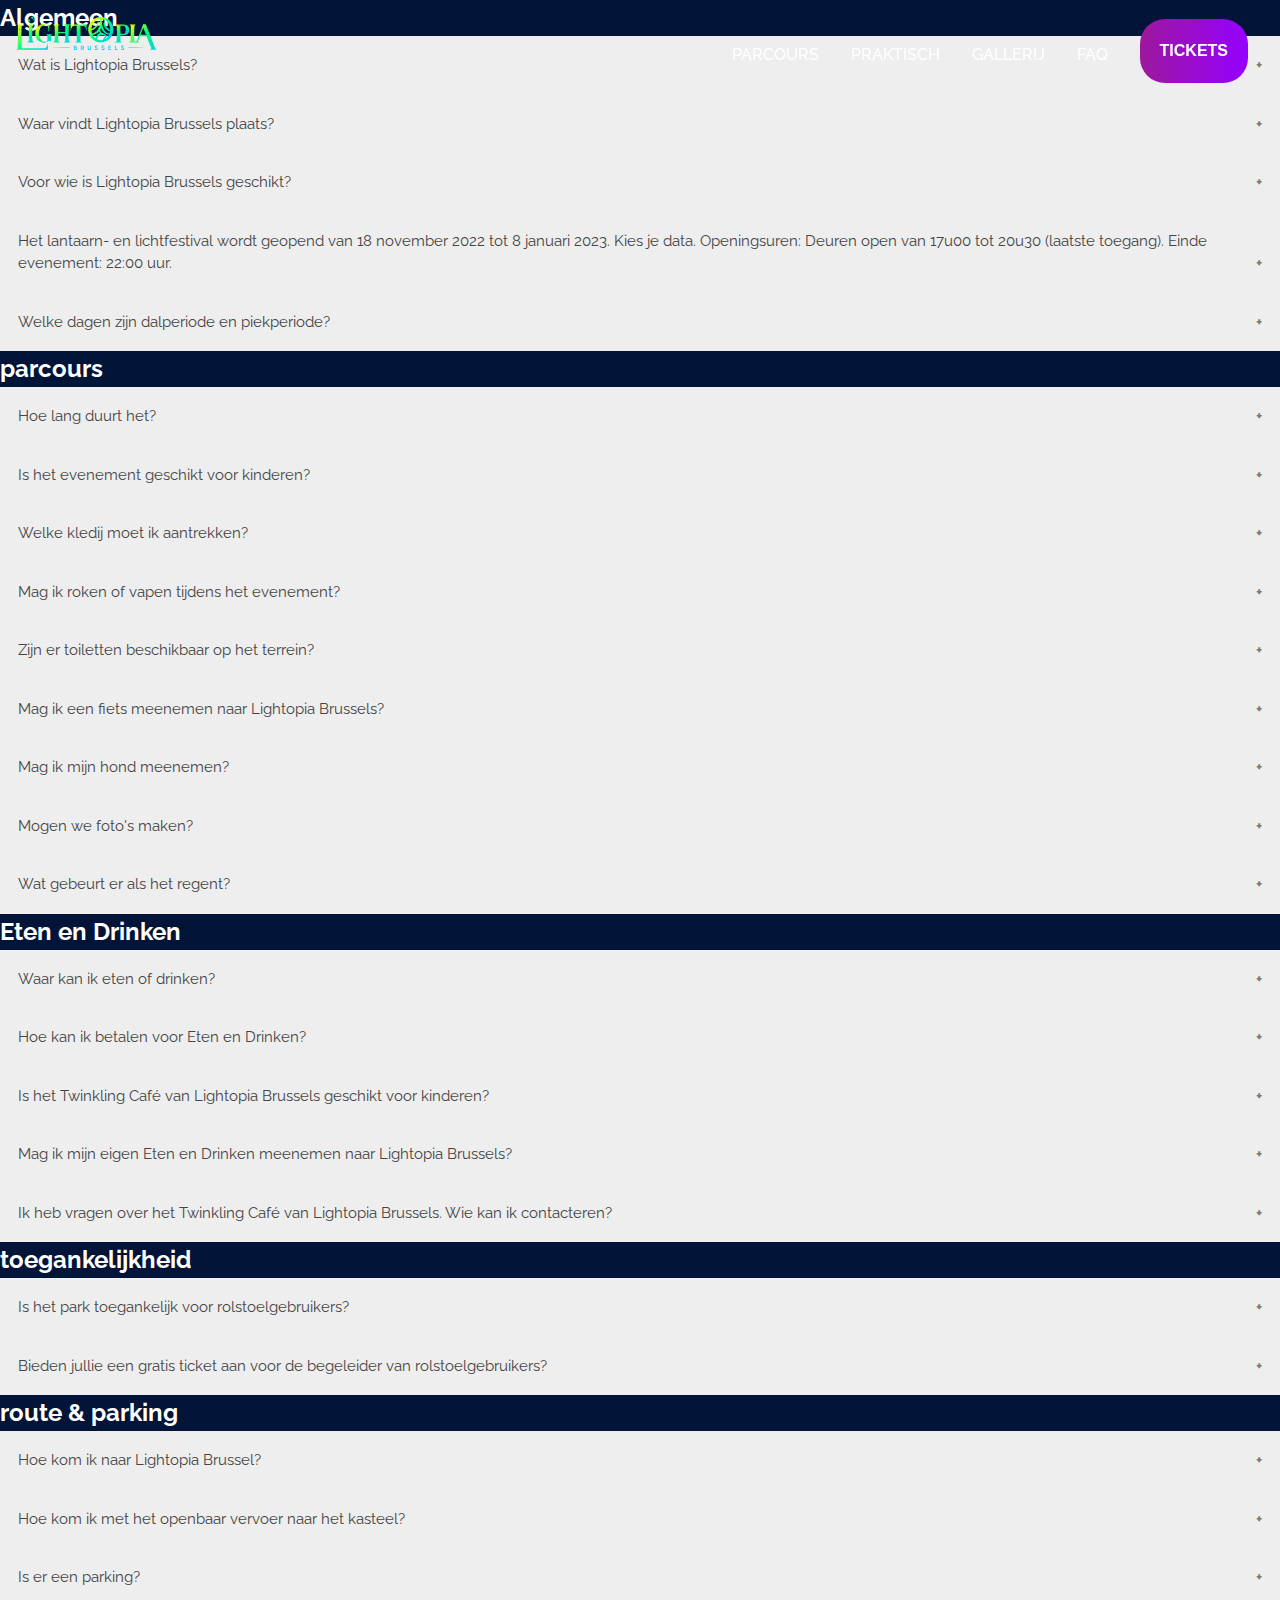
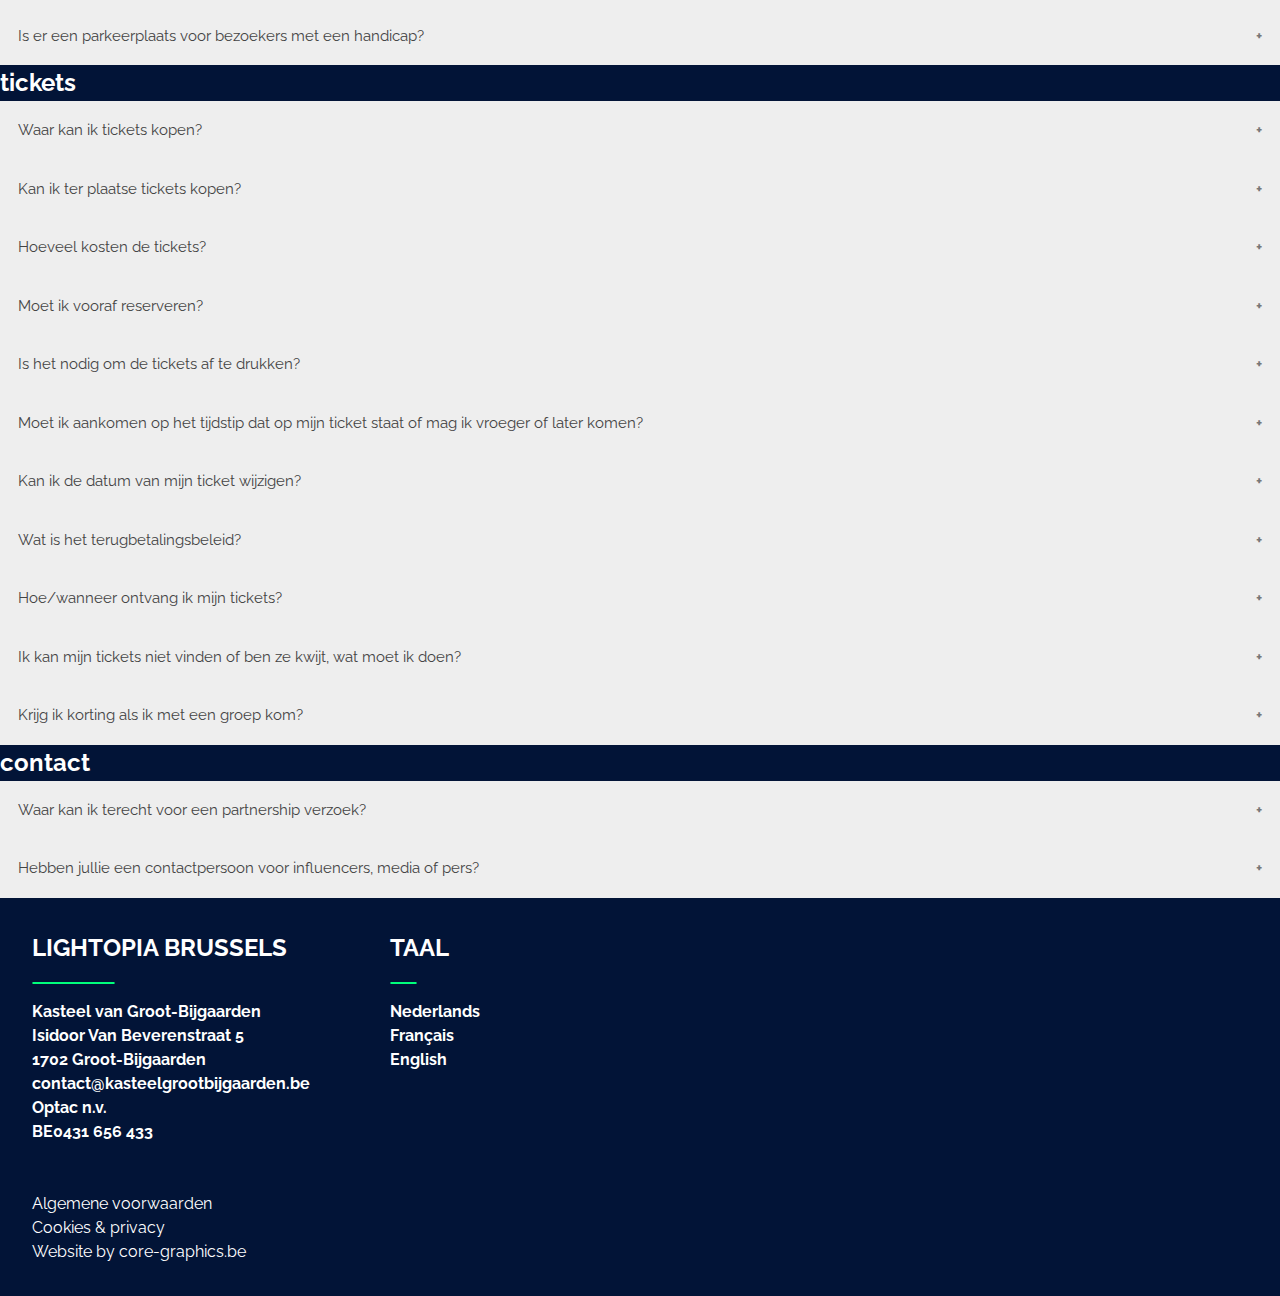
==== faq.html @ 2572c5ae "generate faq loop add on" ====
<!DOCTYPE html>
<html lang="en">
<head>
    <meta charset="UTF-8">
    <meta http-equiv="X-UA-Compatible" content="IE=edge">
    <meta name="viewport" content="width=device-width, initial-scale=1.0">
    <title>Lightopia</title>
    <link rel="stylesheet" href="./static/css/reset.css">
    <link rel="stylesheet" href="./static/css/main.css">

    <link rel="preconnect" href="https://fonts.googleapis.com">
<link rel="preconnect" href="https://fonts.gstatic.com" crossorigin>
<link href="https://fonts.googleapis.com/css2?family=Raleway:wght@500;600;700;800&display=swap" rel="stylesheet">
</head>
<body>
    <div>
        <nav id="navbar">
            <a href="index.html">
                <img src="./static/img/logo.svg" alt="">
            </a>
            <ul>
                <li><a href="parcours.html">Parcours</a></li>
                <li><a href="praktisch.html">Praktisch</a></li>
                <li><a href="galerij.html">Gallerij</a></li>
                <li><a href="faq.html">FAQ</a></li>
                <li><a href="" class="ticket"><span>Tickets</span></a></li>
            </ul>
        </nav>

        <script src="./static/js/nav.js"></script>
        
    </div>
    <main>
        <div class="faqs" id="list">

        </div>
        <script src="./data/faq.js"></script>
        <script src="./static/js/generateFaq.js"></script>
        <script src="./static/js/generateAccordion.js"></script>
    </main>
    <footer>
        <div class="footer-text">
            <div>
                <h2>LIGHTOPIA BRUSSELS</h2>
                <div class="smallLine-foot"></div>
                <div class="footer-contact">
                    <p>
                        Kasteel van Groot-Bijgaarden
                    </p>
                    <p>
                        Isidoor Van Beverenstraat 5
                    </p>
                        <p>
                            1702 Groot-Bijgaarden
                        </p>
                    <p>
                        contact@kasteelgrootbijgaarden.be
                    </p>
                    <p>
                        Optac n.v.
                    </p>
                    <p>
                        BE0431 656 433
                    </p>
                </div>
                <figure>
                    <img src="../app/static/img/logos/facebook (1).png" alt="">
                    <img src="../app/static/img/logos/instagram (1).png" alt="">
                    <img src="../app/static/img/logos/youtube (1).png" alt="">
                </figure>
                <div class="footer-links">
                    <p>
                        <a href="">Algemene voorwaarden</a>
                    </p>
                    <p>
                        <a href="">Cookies & privacy</a>
                    </p>
                    <p>
                        <a href="">Website by core-graphics.be</a>
                    </p>
                </div>
            </div>
            <div>
                <h2>TAAL</h2>
            <div class="smallLine-foot"></div>
            <div class="footer-links lang">
                <p><a href="">Nederlands</a></p>
            <p><a href="">Français</a></p>
            <p><a href="">English</a></p>
            </div>
            </div>
        </div>
        <div class="footer-logo">
            <img src="../app/static/img/logo.svg" alt="">
        </div>
    </footer>
</body>
</html>
---- static/css/main.css ----
/*
font-family: 'Raleway', sans-serif;
*/
body {
    line-height: 1.5;
    font-family: "Raleway", sans-serif;
    background-color: #021437;
    color: white;
}

@font-face {
    font-family: ITC-bold;
    src: url("../fonts/ITC\ Avant\ Garde\ Gothic\ Std\ Bold.otf");
}
@font-face {
    font-family: ITC-medium;
    src: url("../fonts/ITC\ Avant\ Garde\ Gothic\ Std\ Medium.otf");
}

nav {
    width: 100%;
    display: flex;
    justify-content: space-between;
    padding: 1rem;
    position: absolute;
    top: 0;
    z-index: 2;
    position: fixed;
}
nav ul {
    display: flex;
    list-style-type: none;
    color: white;
    align-items: center;
    width: 100%;
    justify-content: end;
}

nav img {
    width: 10rem;
}

nav li {
    padding: 0.2rem 1rem;
}

nav li a {
    color: white;
    text-decoration: none;
    font-weight: 500;
    text-transform: uppercase;
    transition: 0.2s ease-in-out;
}

nav li a:hover {
    color: rgb(0, 255, 123);
}

.video-header {
    z-index: 0;
    width: 100%;
    overflow: hidden;
    position: absolute;
    top: 0;
    left: 0;
}

header {
    height: 100vh;
    width: 100%;
    color: white;
}

#video-bg {
    width: 100%;
    height: 100vh;
    object-fit: cover;
}

.ticket {
    display: inline-block;
    color: white;
    text-decoration: none;
    padding: 20px 20px;
    border-radius: 25px;
    position: relative;
    font-family: Arial, Helvetica, sans-serif;
    background-image: linear-gradient(
        to right,
        rgb(157, 24, 157),
        rgb(149, 0, 255)
    );
    overflow: hidden;
    transition: 0.2s;
    font-weight: 700;
}

.ticket::after {
    content: "";
    position: absolute;
    top: 0;
    left: 0;
    width: 100%;
    height: 100%;
    transition: 0.2s;
    background-image: linear-gradient(
        to right,
        rgb(0, 255, 123),
        rgb(6, 226, 112)
    );
    z-index: 0;
    transform: translateY(-150%);
}

span {
    position: relative;
    z-index: 1;
}

.ticket:hover {
    color: black;
}

.ticket:hover::after {
    transform: translateY(0);
}

.header-content {
    position: absolute;
    background-color: rgba(29, 15, 29, 0.487);
    width: 12rem;
    height: 12rem;
    padding: 1rem;
    bottom: 5rem;
    right: 5rem;
    border-radius: 50%;
    margin: 1rem;
    display: flex;
    justify-content: center;
    align-items: center;
    backdrop-filter: blur(0.3rem);
    text-transform: uppercase;
}

header h3 {
    border-top: dotted rgb(0, 255, 123) 0.1rem;
    border-bottom: dotted rgb(0, 255, 123) 0.1rem;
    font-family: "ITC-bold";
    padding: 1rem;
    text-align: center;
    width: 80%;
    line-height: 1;
}

.scrolled {
    background-color: #021437;
}

main {
    display: block;
}

.default p {
    font-weight: 600;
    font-size: 1.5rem;
    margin-bottom: 5rem;
}

.default {
    text-align: center;
    display: flex;
    justify-content: center;
    align-items: center;
}
.first {
    height: 100vh;
    background-color: #021437;
    position: relative;
    z-index: 0;
    text-align: center;
    overflow: hidden;
    margin: auto;
}
.content-first {
    position: absolute;
    z-index: 1;
    width: 40%;
    margin: auto;
    left: 0;
    right: 0;
    font-family: "ITC-medium";
}

.wind {
    position: absolute;
    height: 80%;
    bottom: 0;
    animation-duration: 10s;
    animation-iteration-count: infinite;
    animation-name: windL;
    overflow: hidden;
}
.leftBranch {
    left: 0;
}
.rightBranch {
    right: 0;
}

@keyframes windL {
    0% {
        transform: rotate(3deg);
    }

    50% {
        transform: rotate(0deg);
    }
    100% {
        transform: rotate(3deg);
    }
}

h1 {
    font-family: "ITC-bold";
}

.smallLine {
    border: 0.1rem solid rgb(0, 255, 123);
    width: 30%;
    margin: auto;
    margin: 1rem auto;
}

.ticketKoop {
    display: inline-block;
    color: white;
    text-decoration: none;
    width: 10rem;
    height: 4rem;
    padding: 20px 20px;
    border-radius: 25px;
    position: relative;
    font-family: Arial, Helvetica, sans-serif;
    background-color: rgb(0, 255, 123);
    overflow: hidden;
    transition: 0.2s;
    font-weight: 700;
    margin: 1rem auto;
    display: flex;
    justify-content: center;
    align-items: center;
}

.ticketKoop:hover {
    width: 10.3rem;
    height: 4.3rem;
    color: black;
}

.spotlight {
    background-image: url(../img/spotlight-01.jpg);
    background-size: cover;
    background-position: center top;
    height: 20rem;
    width: 100%;
    display: block;
}

.second {
    background-image: url(../img/background-02.png);
    background-size: cover;
    text-align: center;
}

.content-second {
    width: 50%;
    margin: 10rem auto;
}

.third {
    background-color: #030a1f;
    height: 100vh;
}

.quotes {
    display: flex;
    flex-wrap: wrap;
    gap: 1rem;
    align-items: center;
    justify-content: center;
    text-align: left;
}

.person {
    width: 45%;
}

.person blockquote p {
    background-color: #17243b;
    border-radius: 1rem;
    padding: 3rem;
    font-size: 1rem;
    margin: 0 0 5px 0;
}

.third-content {
    width: 60%;
    margin: 10rem auto;
}

h4 {
    padding-left: 3rem;
}

/* lightbox start */
.row {
    display: block;
}
.row:after {
    content: "";
    display: table;
    clear: both;
}

.column {
    float: left;
    width: 20%;
    height: 20rem;
}

.column img {
    object-fit: cover;
    width: 100%;
    height: 100%;
}

/* The Modal (background) */
.modal {
    display: none;
    position: fixed;
    z-index: 3;
    padding-top: 100px;
    left: 0;
    top: 0;
    width: 100%;
    height: 100%;
    overflow: auto;
    background-color: rgba(0, 0, 0, 0.612);
}

/* Modal Content */
.modal-content {
    position: relative;
    margin: auto;
    padding: 0;
    height: 40rem;
}

/* The Close Button */
.close {
    color: white;
    position: absolute;
    top: 10px;
    right: 25px;
    font-size: 35px;
    font-weight: bold;
}

.close:hover,
.close:focus {
    color: #999;
    text-decoration: none;
    cursor: pointer;
}

.mySlides {
    display: none;
    height: 40rem;
}

.mySlides img {
    height: 100%;
    margin: auto;
}

.cursor {
    cursor: pointer;
}

/* Next & previous buttons */
.prev,
.next {
    cursor: pointer;
    position: absolute;
    top: 50%;
    width: auto;
    padding: 16px;
    margin-top: -50px;
    color: white;
    font-weight: bold;
    font-size: 20px;
    transition: 0.6s ease;
    border-radius: 0 3px 3px 0;
    user-select: none;
    -webkit-user-select: none;
}

/* Position the "next button" to the right */
.next {
    right: 0;
    border-radius: 3px 0 0 3px;
}

/* On hover, add a black background color with a little bit see-through */
.prev:hover,
.next:hover {
    background-color: rgba(0, 0, 0, 0.8);
}

/* Number text (1/3 etc) */
.numbertext {
    color: #f2f2f2;
    font-size: 12px;
    padding: 8px 12px;
    position: absolute;
    top: 0;
}
.fourth {
    background-color: #030a1f;
    height: 60vh;
}

form input {
    width: 20rem;
    border-radius: 0.2rem;
    border-style: none;
}

.fourth {
    position: relative;
}

.NB-left {
    position: absolute;
    left: 0;
    bottom: 0;
}

.NB-right {
    position: absolute;
    right: 0;
    bottom: 0;
}

footer {
    display: flex;
    padding: 2rem;
    justify-content: space-between;
}

.footer-text {
    display: flex;
    gap: 5rem;
}

.smallLine-foot {
    border: 1px solid rgb(0, 255, 123);
    width: 30%;
    margin: 1rem 0;
    border-radius: 0.2rem;
}

footer a {
    color: white;
    text-decoration: none;
}

.footer-links {
    margin-top: 1rem;
}

.footer-links a {
    transition: 0.2s ease-in-out;
}
.footer-links a:hover {
    color: rgb(0, 255, 123);
}

.footer-contact,
.lang {
    font-weight: 700;
}
.footer-logo {
    width: 10rem;
}

footer figure {
    display: flex;
    gap: 0.5rem;
    align-items: center;
    height: 2rem;
}

footer figure img {
    height: 1.5rem;
}

.spotlightParc {
    background-image: url(../img/spotlight-02.jpg);
    background-size: cover;
    background-position: center;
    height: 20rem;
    width: 100%;
    display: block;
}

.first-parc {
    display: block;
}

.active {
    text-decoration: underline rgb(0, 255, 123);
}

.box {
    width: 2rem;
    height: 2rem;
    border-radius: 50%;
    background-color: aqua;
    position: absolute;
}

.canvas {
    width: 100%;
    height: 100%;
    position: relative;
}

.map-pointers {
    height: auto;
}

.gridbox {
    display: grid;
    grid-template-columns: repeat(4, 1fr);
    grid-template-rows: repeat(7, 20rem);
    grid-gap: 1rem;
}

.gridbox img {
    object-fit: cover;
    width: 100%;
    height: 100%;
}

.gridbox img:nth-child(1) {
    grid-column-start: 1;
    grid-column-end: 3;
}

.gridbox img:nth-child(2) {
    grid-column-start: 3;
    grid-column-end: 5;
}

.gridbox img:nth-child(3) {
    grid-column-start: 1;
    grid-column-end: 5;
}

.gridbox img:nth-child(4) {
    grid-row-start: 3;
    grid-row-end: 5;
}

.gridbox img:nth-child(6) {
    grid-row-start: 4;
    grid-row-end: 5;
    grid-column-start: 2;
    grid-column-end: 5;
}
.gridbox img:nth-child(9) {
    grid-column-start: 1;
    grid-column-end: 3;
}

.gridbox img:nth-child(10) {
    grid-column-start: 3;
    grid-column-end: 5;
}
.gridbox img:nth-child(11) {
    grid-column-start: 1;
    grid-column-end: 5;
}

.gridbox img:nth-child(12) {
    grid-column-start: 1;
    grid-column-end: 3;
}

.gridbox img:nth-child(13) {
    grid-column-start: 3;
    grid-column-end: 5;
}

.prev {
    left: 0;
}

.praktisch {
    background-color: #021437;
    position: relative;
    z-index: 0;
    text-align: center;
    overflow: hidden;
    margin: 10rem auto;
}

.content-prak {
    width: 50%;
}

.praktisch .wind {
    height: 30rem;
}

.praktisch p {
    margin: 0;
    font-size: 1.25rem;
}

.praktisch .prak-divide {
    margin: 2.5rem 0;
}

.praktisch span {
    background-color: #032769;
    padding: 0.5rem;
    border-radius: 0.5rem;
    font-weight: 700;
}

.content-prak h1:nth-child(2) {
    padding-top: 2rem;
}

.sections {
    margin-bottom: 3rem;
}

.praktisch a {
    color: white;
    text-decoration: underline rgb(0, 255, 123);
    transition: 0.2s ease-in-out;
}

.praktisch a:hover {
    text-decoration: none;
    color: rgb(0, 255, 123);
}

.gallerij {
    overflow: hidden;
    position: relative;
}

.gallerij .wind {
    height: 30rem;
    top: 5%;
}

.accordion {
    background-color: #eee;
    color: #444;
    cursor: pointer;
    padding: 1.125rem;
    width: 100%;
    border: none;
    text-align: left;
    outline: none;
    font-size: 0.9375rem;
    transition: 0.4s;
}

.active,
.accordion:hover {
    background-color: #ccc;
}

.accordion:after {
    content: "\002B";
    color: #777;
    font-weight: bold;
    float: right;
    margin-left: 0.3125rem;
}

.active:after {
    content: "\2212";
}

.panel {
    padding: 0 1.125rem;
    background-color: white;
    max-height: 0;
    overflow: hidden;
    transition: max-height 0.2s ease-out;
}
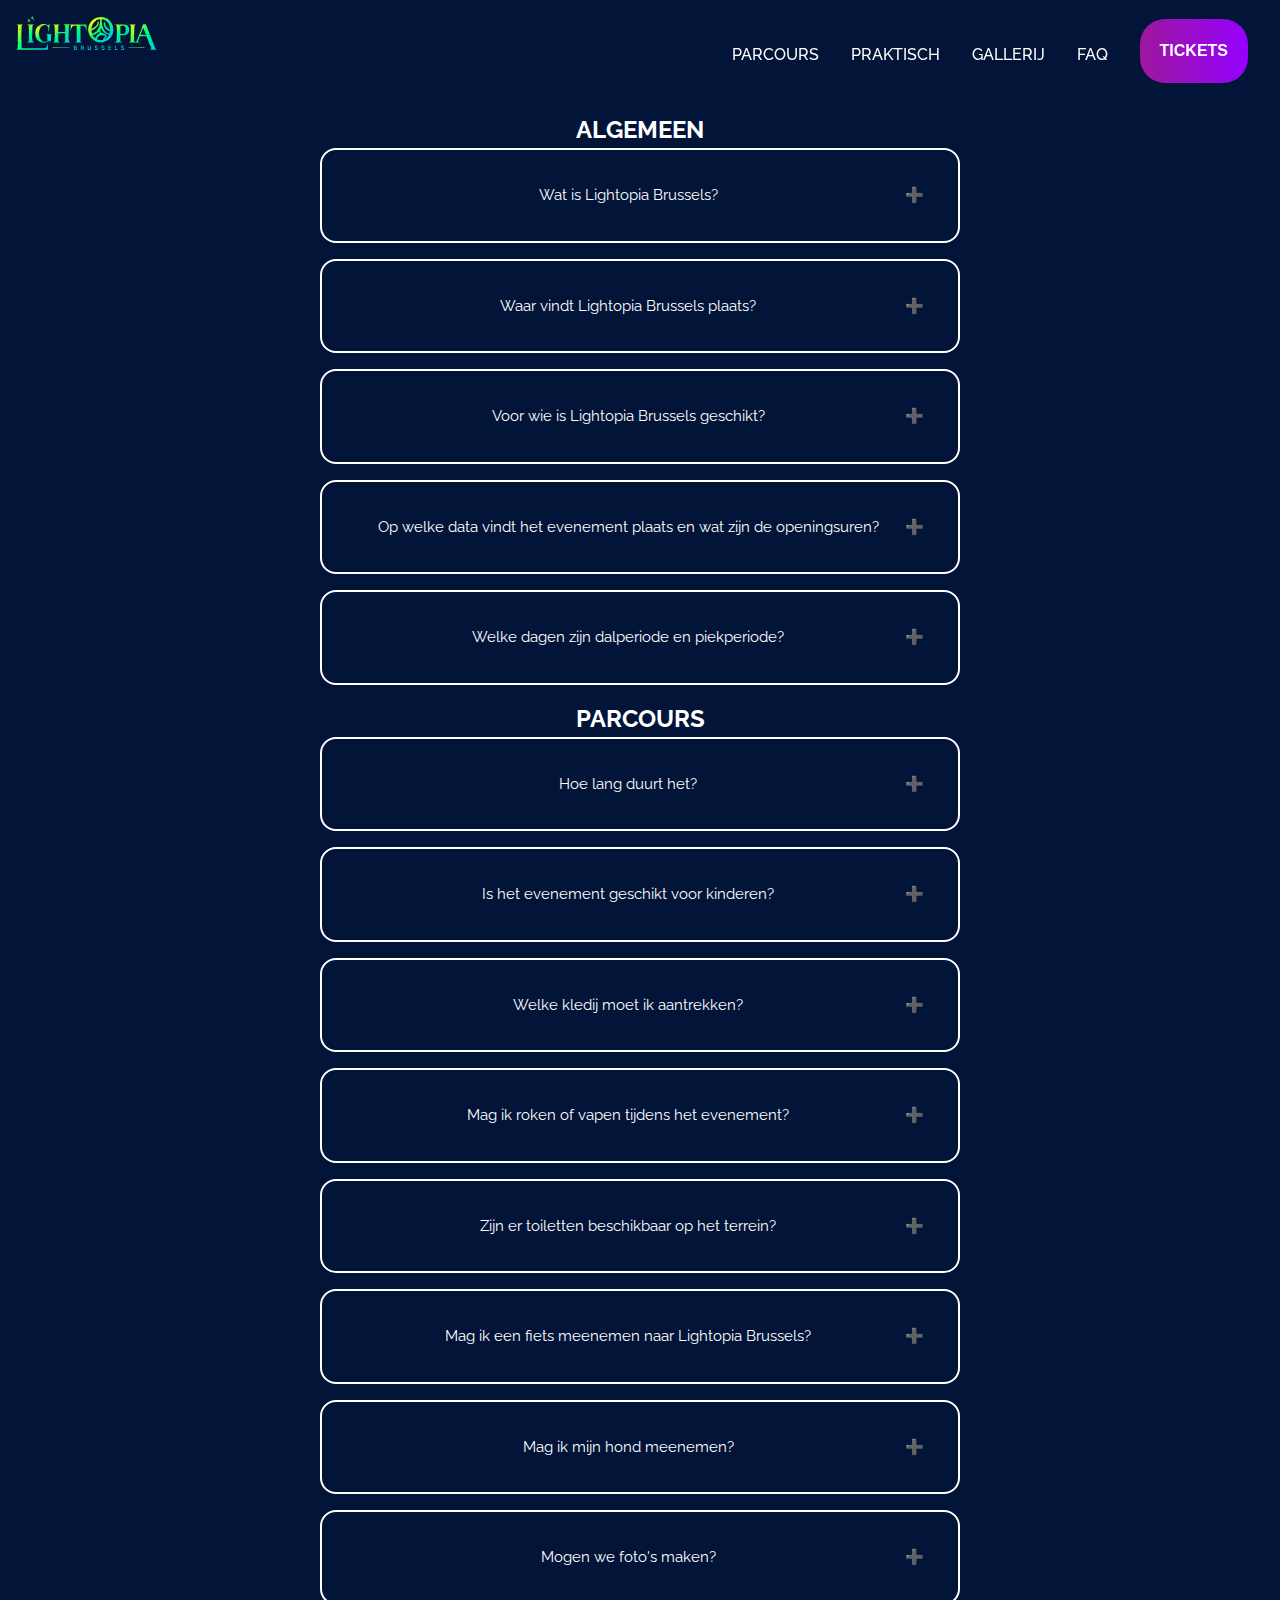
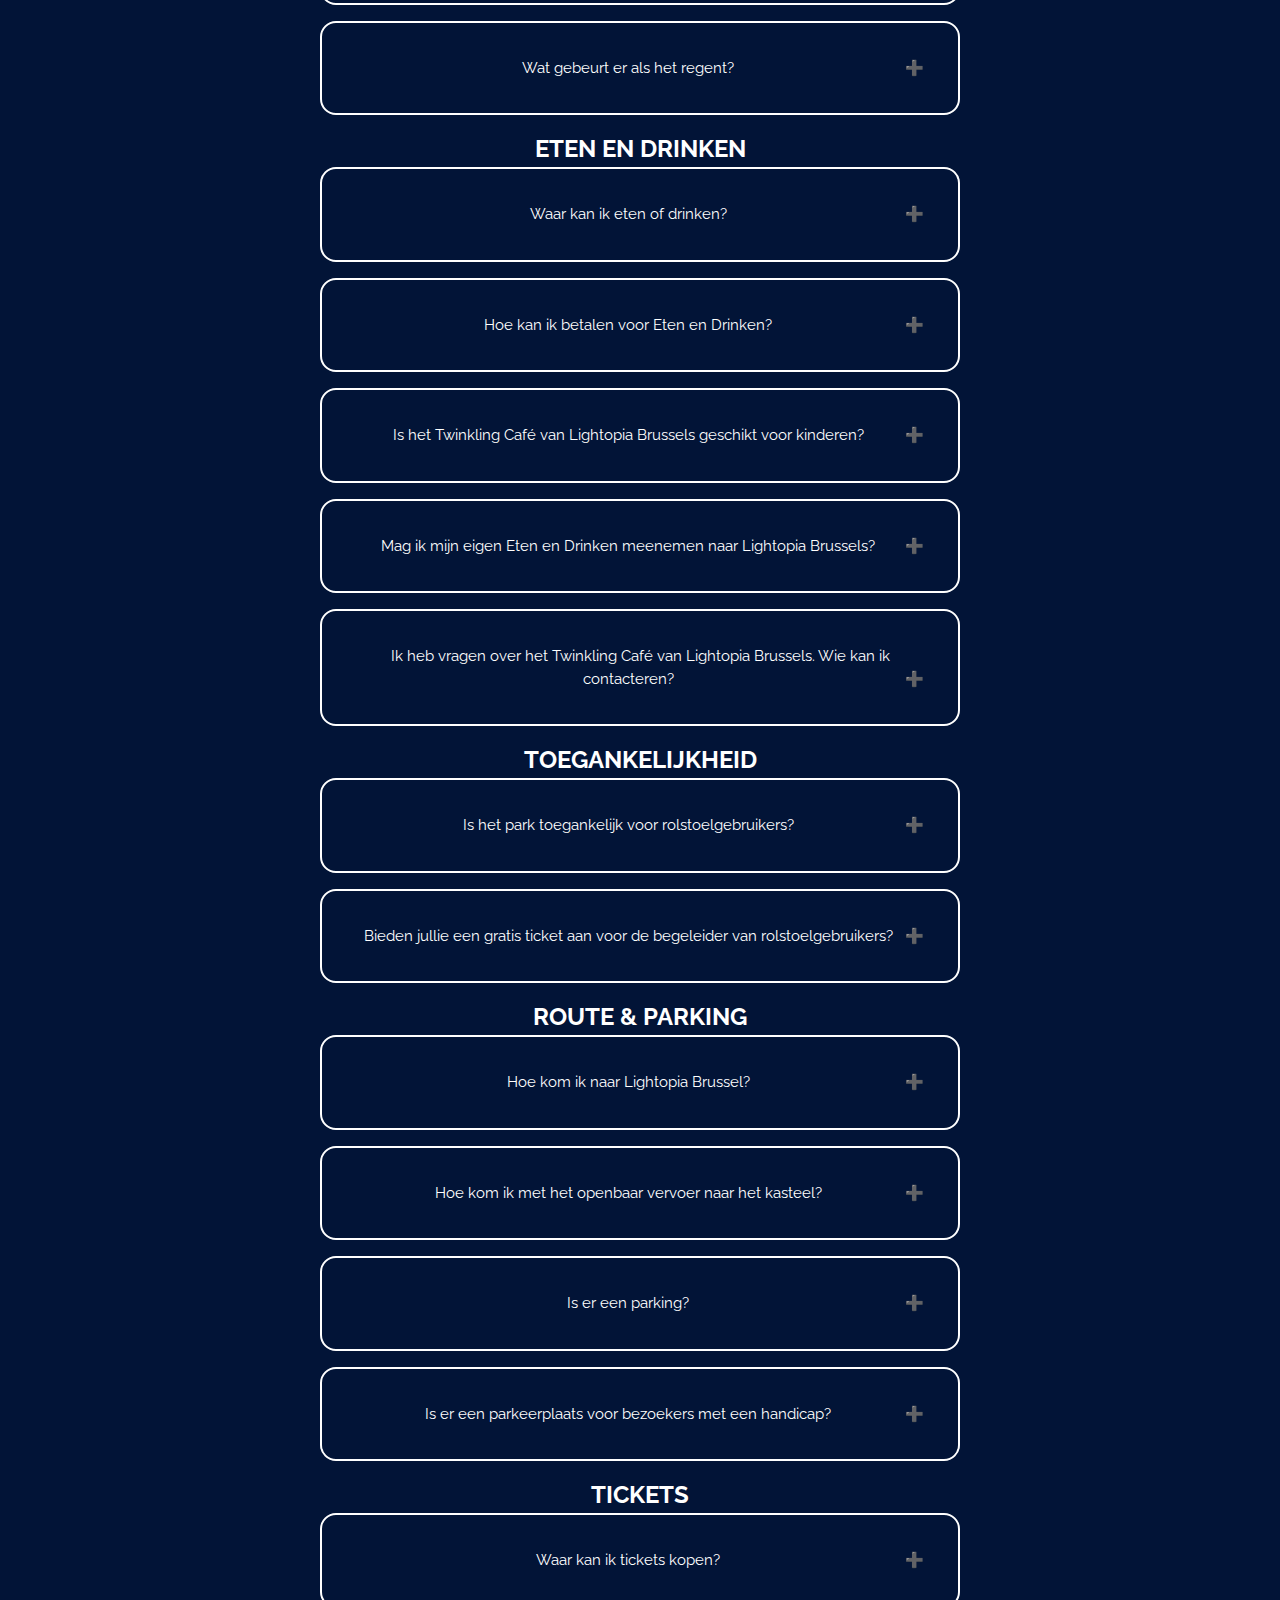
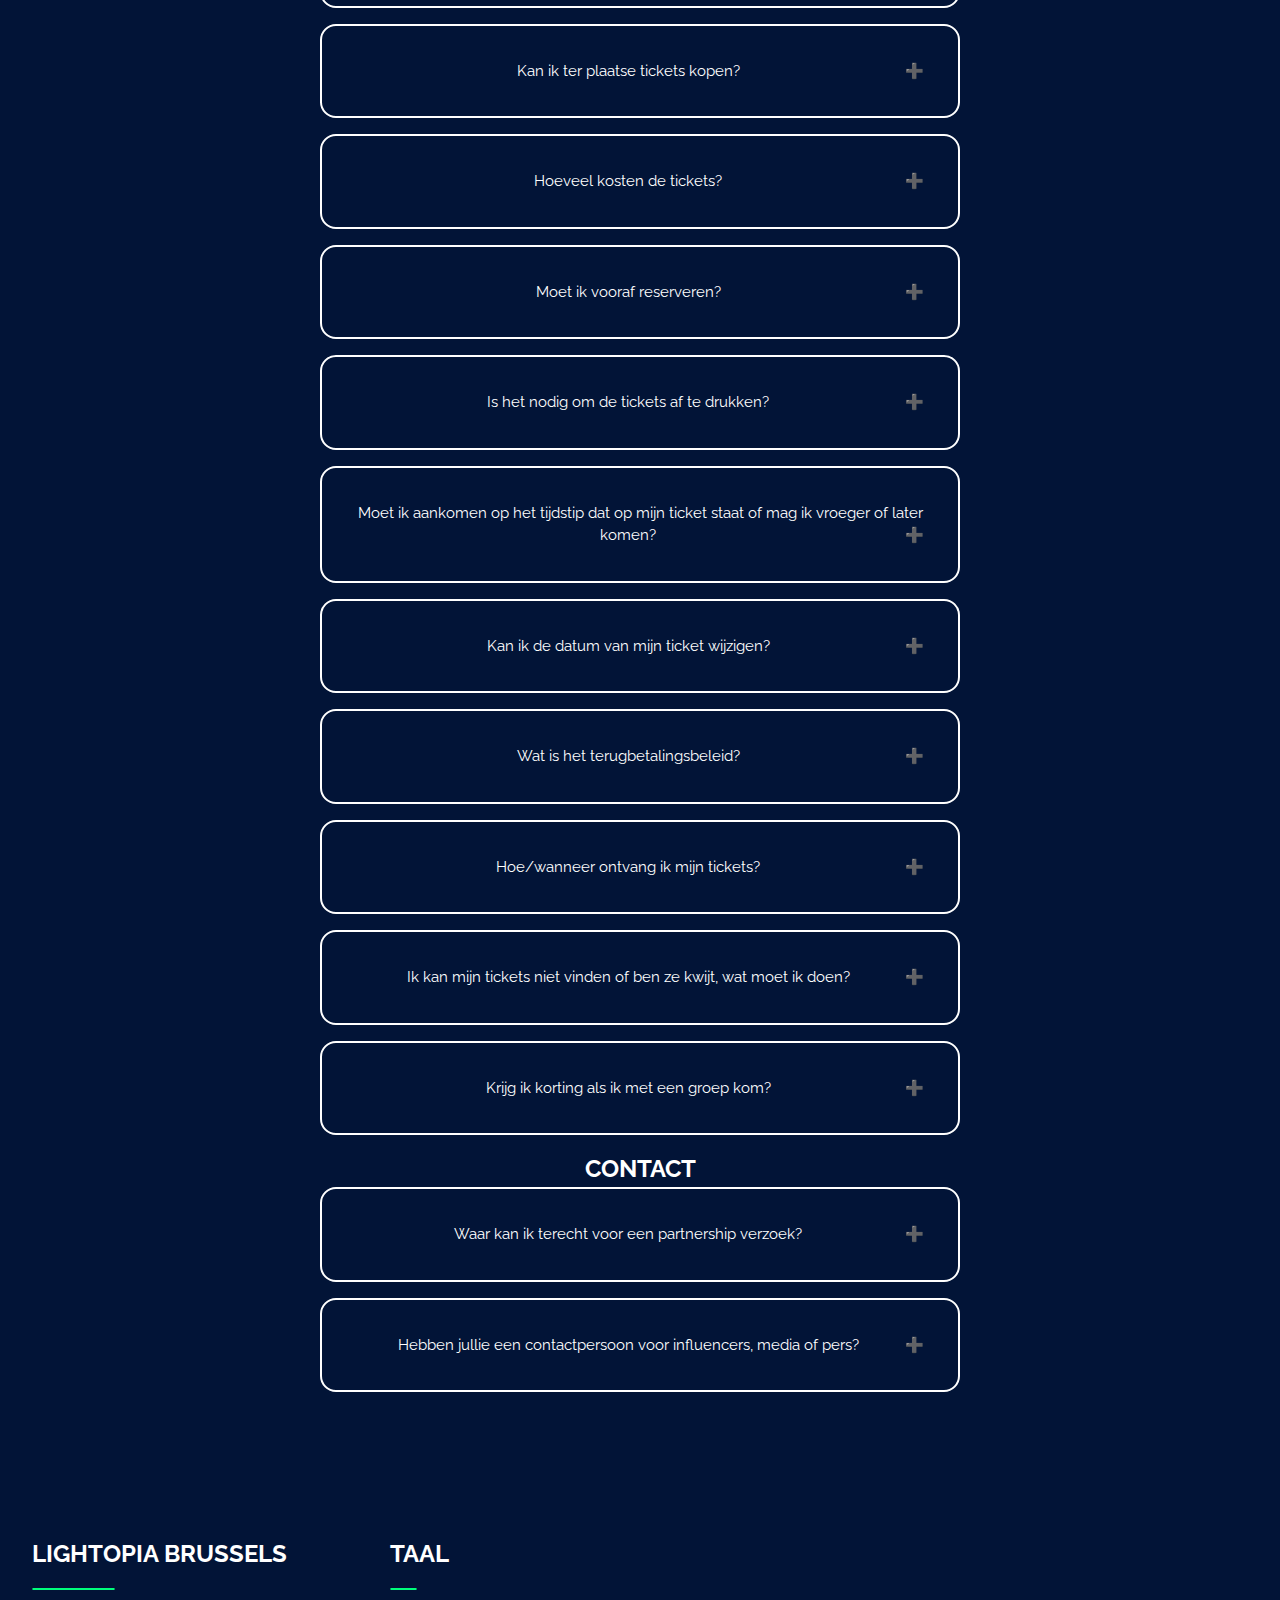
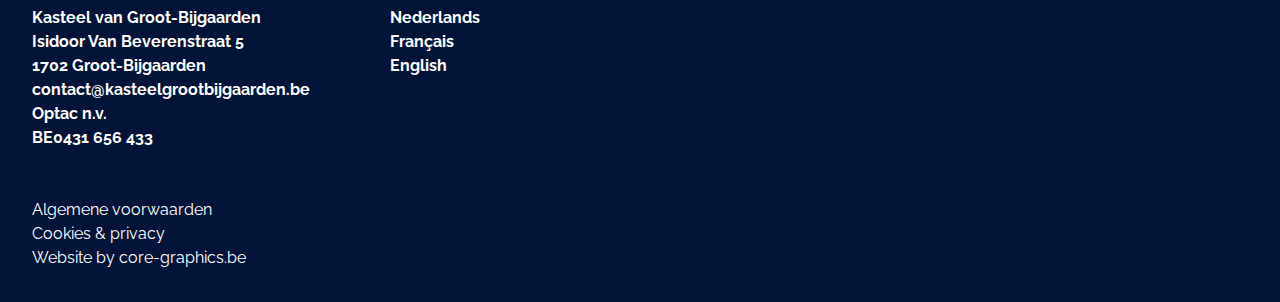
==== commit bba58a8f: "ui update" ====
--- a/faq.html
+++ b/faq.html
@@ -14,7 +14,7 @@
 </head>
 <body>
     <div>
-        <nav id="navbar">
+        <nav id="navbar bar">
             <a href="index.html">
                 <img src="./static/img/logo.svg" alt="">
             </a>
--- a/static/css/main.css
+++ b/static/css/main.css
@@ -669,40 +669,62 @@
     top: 5%;
 }
 
+.faqs {
+    width: 50%;
+    margin: 7rem auto;
+}
+
+.faqs h2 {
+    text-align: center;
+    text-transform: uppercase;
+}
+
+button {
+    background-color: #021437;
+    border: none;
+}
+.openBorder {
+    background-color: #021437;
+    border: 0.15rem solid white;
+    border-radius: 1rem;
+    margin-bottom: 1rem;
+    padding: 1rem;
+}
 .accordion {
-    background-color: #eee;
-    color: #444;
+    color: white;
     cursor: pointer;
     padding: 1.125rem;
     width: 100%;
-    border: none;
-    text-align: left;
+    text-align: center;
     outline: none;
     font-size: 0.9375rem;
-    transition: 0.4s;
-}
-
-.active,
+    transition: 0.6s ease-in-out;
+}
+
+.activeAcc,
 .accordion:hover {
-    background-color: #ccc;
+    color: grey;
 }
 
 .accordion:after {
-    content: "\002B";
-    color: #777;
+    content: "\02795";
+    color: white;
     font-weight: bold;
     float: right;
     margin-left: 0.3125rem;
 }
 
-.active:after {
-    content: "\2212";
+.activeAcc:after {
+    color: white;
 }
 
 .panel {
     padding: 0 1.125rem;
-    background-color: white;
     max-height: 0;
     overflow: hidden;
     transition: max-height 0.2s ease-out;
 }
+
+.bar {
+    background-color: #021437;
+}
